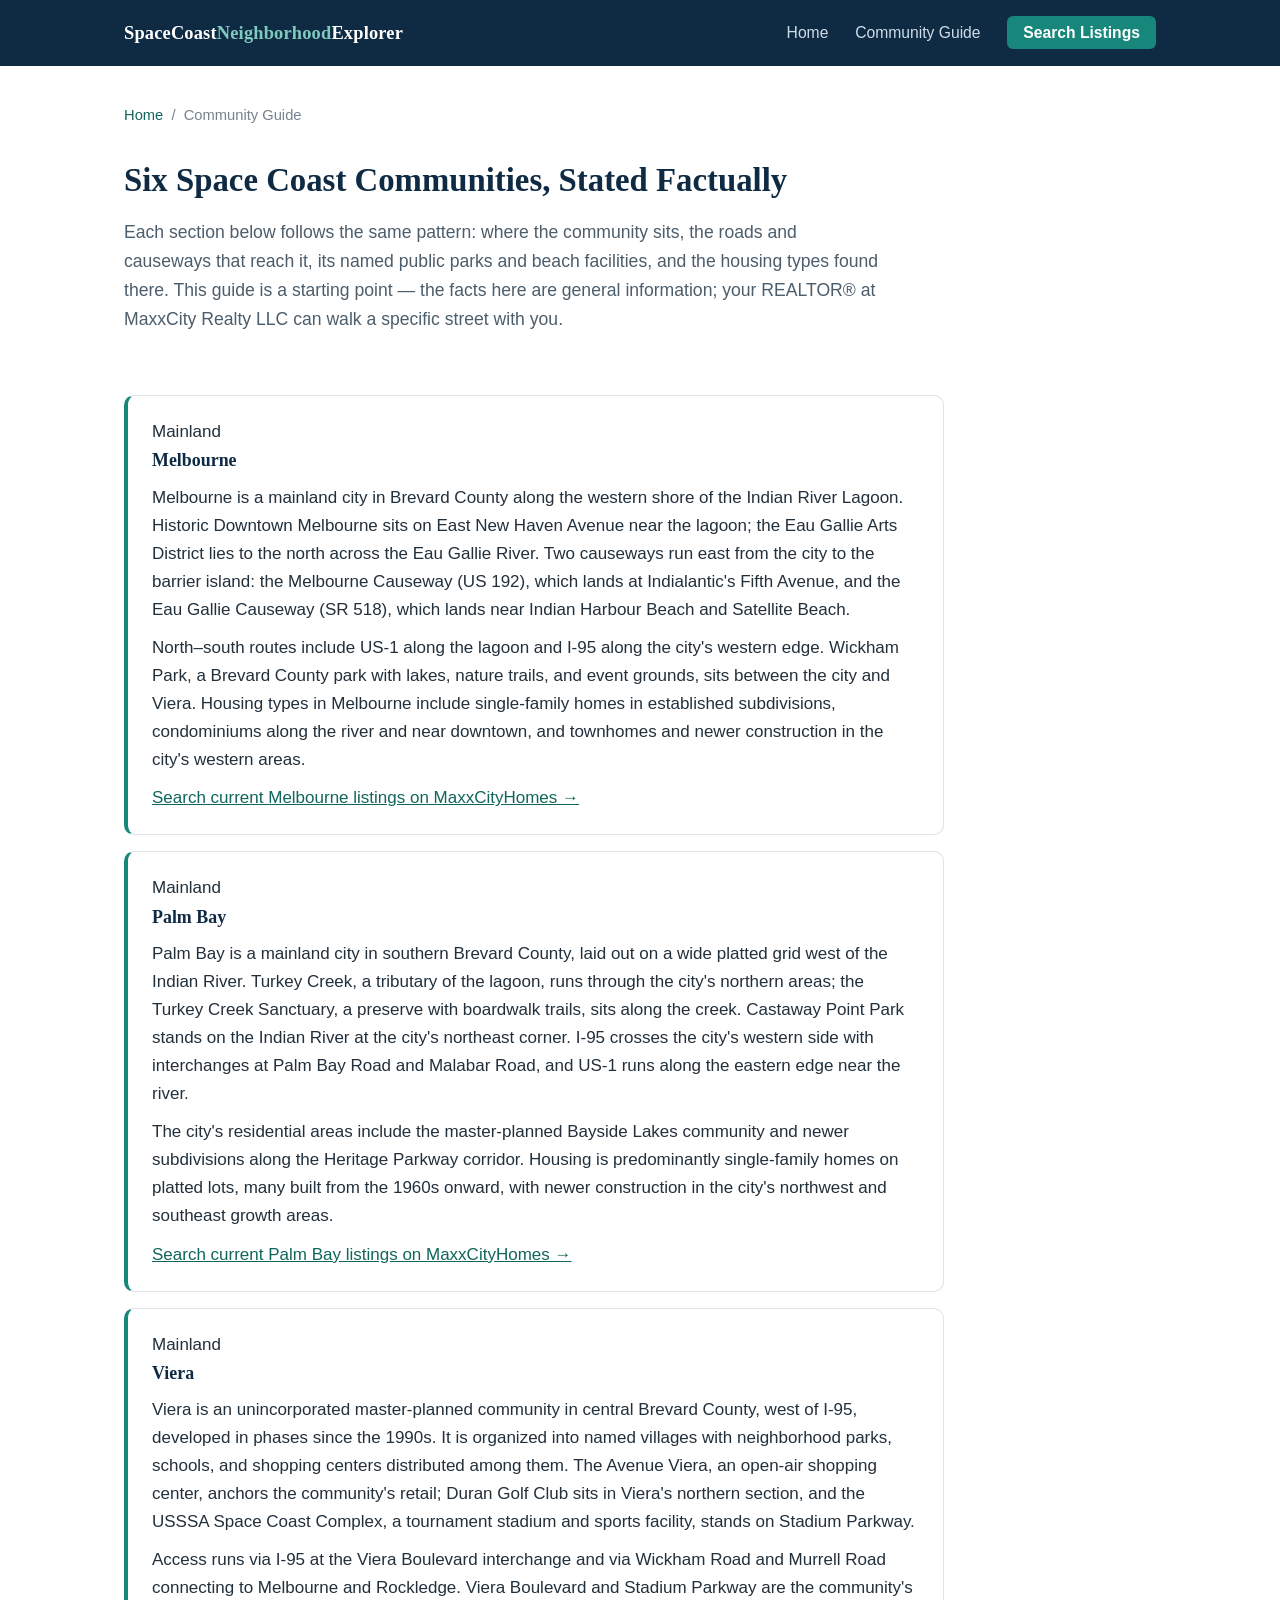
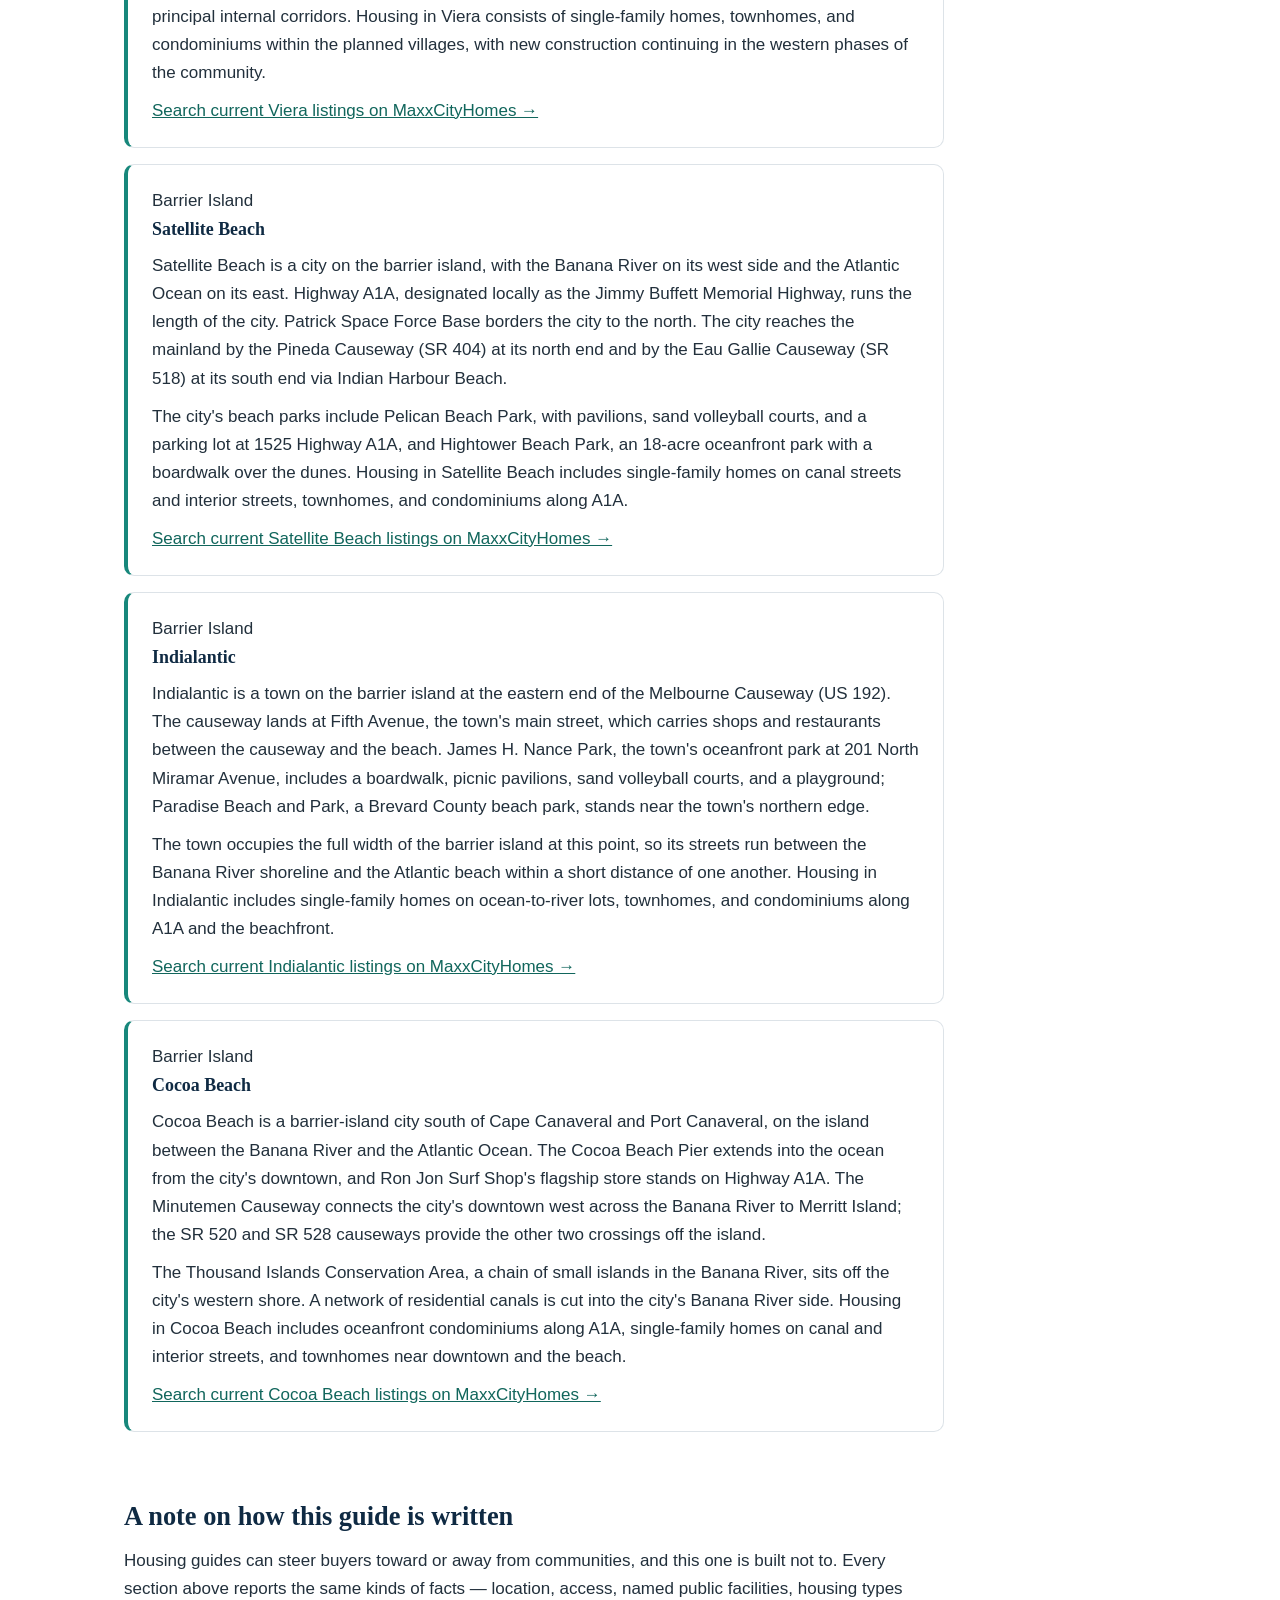
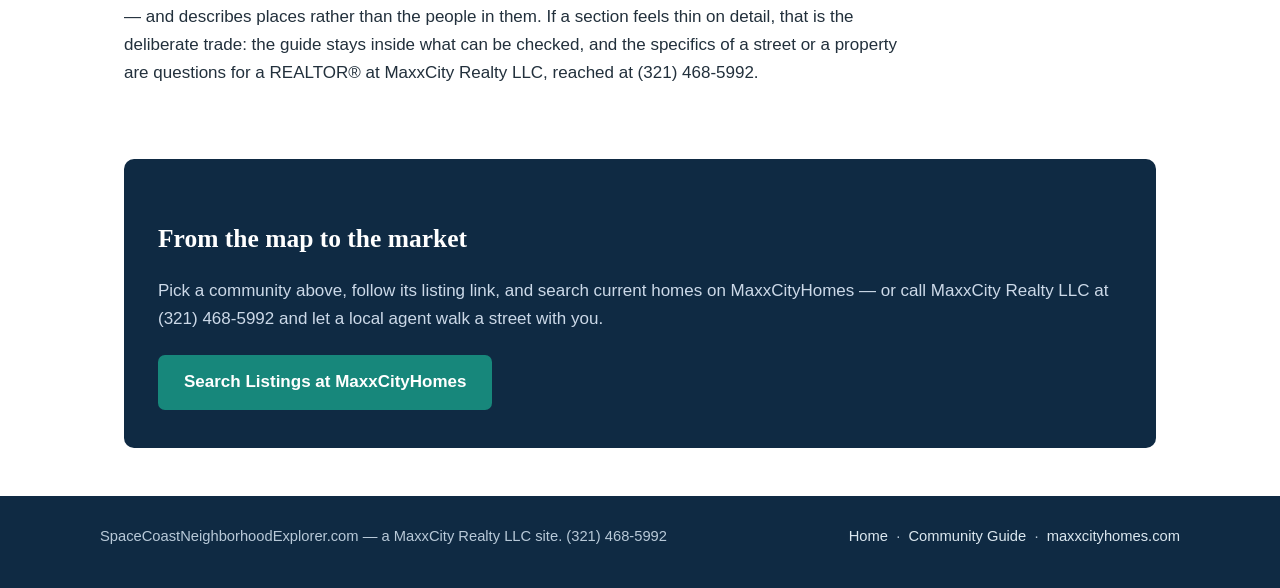
==== guide.html @ 3d7e0d74 "Add files via upload" ====
<!DOCTYPE html>
<html lang="en">
<head>
<meta charset="UTF-8">
<meta name="viewport" content="width=device-width, initial-scale=1.0">
<title>Community Guide: Melbourne, Palm Bay, Viera, Satellite Beach, Indialantic, Cocoa Beach | Space Coast Neighborhood Explorer</title>
<meta name="description" content="A factual community guide to six Space Coast communities in Brevard County, Florida: location, road and causeway access, named public parks and beaches, and housing types. From MaxxCity Realty LLC.">
<link rel="canonical" href="https://spacecoastneighborhoodexplorer.com/guide.html">
<meta property="og:type" content="article">
<meta property="og:site_name" content="Space Coast Neighborhood Explorer">
<meta property="og:title" content="Community Guide: Six Space Coast Communities">
<meta property="og:description" content="Factual guides to Melbourne, Palm Bay, Viera, Satellite Beach, Indialantic, and Cocoa Beach: where each community sits, how it is reached, and what is there.">
<meta property="og:url" content="https://spacecoastneighborhoodexplorer.com/guide.html">
<meta name="twitter:card" content="summary">
<link rel="stylesheet" href="style.css">
</head>
<body>

<header class="site-header">
  <div class="header-inner">
    <a class="wordmark" href="index.html">SpaceCoast<span>Neighborhood</span>Explorer</a>
    <nav class="main-nav">
      <a href="index.html">Home</a>
      <a href="guide.html">Community Guide</a>
      <a class="nav-cta" href="https://www.maxxcityhomes.com">Search Listings</a>
    </nav>
  </div>
</header>

<main>

  <p class="crumb"><a href="index.html">Home</a> &nbsp;/&nbsp; Community Guide</p>

  <div class="page-head">
    <h1>Six Space Coast Communities, Stated Factually</h1>
    <p class="lede">Each section below follows the same pattern: where the community sits, the roads and causeways that reach it, its named public parks and beach facilities, and the housing types found there. This guide is a starting point — the facts here are general information; your REALTOR&reg; at MaxxCity Realty LLC can walk a specific street with you.</p>
  </div>

  <section>
    <div class="stage-list">

      <div class="stage-block" id="melbourne">
        <span class="step">Mainland</span>
        <h3>Melbourne</h3>
        <p>Melbourne is a mainland city in Brevard County along the western shore of the Indian River Lagoon. Historic Downtown Melbourne sits on East New Haven Avenue near the lagoon; the Eau Gallie Arts District lies to the north across the Eau Gallie River. Two causeways run east from the city to the barrier island: the Melbourne Causeway (US 192), which lands at Indialantic's Fifth Avenue, and the Eau Gallie Causeway (SR 518), which lands near Indian Harbour Beach and Satellite Beach.</p>
        <p>North–south routes include US-1 along the lagoon and I-95 along the city's western edge. Wickham Park, a Brevard County park with lakes, nature trails, and event grounds, sits between the city and Viera. Housing types in Melbourne include single-family homes in established subdivisions, condominiums along the river and near downtown, and townhomes and newer construction in the city's western areas.</p>
        <p><a href="https://www.maxxcityhomes.com/search">Search current Melbourne listings on MaxxCityHomes &rarr;</a></p>
      </div>

      <div class="stage-block" id="palm-bay">
        <span class="step">Mainland</span>
        <h3>Palm Bay</h3>
        <p>Palm Bay is a mainland city in southern Brevard County, laid out on a wide platted grid west of the Indian River. Turkey Creek, a tributary of the lagoon, runs through the city's northern areas; the Turkey Creek Sanctuary, a preserve with boardwalk trails, sits along the creek. Castaway Point Park stands on the Indian River at the city's northeast corner. I-95 crosses the city's western side with interchanges at Palm Bay Road and Malabar Road, and US-1 runs along the eastern edge near the river.</p>
        <p>The city's residential areas include the master-planned Bayside Lakes community and newer subdivisions along the Heritage Parkway corridor. Housing is predominantly single-family homes on platted lots, many built from the 1960s onward, with newer construction in the city's northwest and southeast growth areas.</p>
        <p><a href="https://www.maxxcityhomes.com/search">Search current Palm Bay listings on MaxxCityHomes &rarr;</a></p>
      </div>

      <div class="stage-block" id="viera">
        <span class="step">Mainland</span>
        <h3>Viera</h3>
        <p>Viera is an unincorporated master-planned community in central Brevard County, west of I-95, developed in phases since the 1990s. It is organized into named villages with neighborhood parks, schools, and shopping centers distributed among them. The Avenue Viera, an open-air shopping center, anchors the community's retail; Duran Golf Club sits in Viera's northern section, and the USSSA Space Coast Complex, a tournament stadium and sports facility, stands on Stadium Parkway.</p>
        <p>Access runs via I-95 at the Viera Boulevard interchange and via Wickham Road and Murrell Road connecting to Melbourne and Rockledge. Viera Boulevard and Stadium Parkway are the community's principal internal corridors. Housing in Viera consists of single-family homes, townhomes, and condominiums within the planned villages, with new construction continuing in the western phases of the community.</p>
        <p><a href="https://www.maxxcityhomes.com/neighborhoods/viera">Search current Viera listings on MaxxCityHomes &rarr;</a></p>
      </div>

      <div class="stage-block" id="satellite-beach">
        <span class="step">Barrier Island</span>
        <h3>Satellite Beach</h3>
        <p>Satellite Beach is a city on the barrier island, with the Banana River on its west side and the Atlantic Ocean on its east. Highway A1A, designated locally as the Jimmy Buffett Memorial Highway, runs the length of the city. Patrick Space Force Base borders the city to the north. The city reaches the mainland by the Pineda Causeway (SR 404) at its north end and by the Eau Gallie Causeway (SR 518) at its south end via Indian Harbour Beach.</p>
        <p>The city's beach parks include Pelican Beach Park, with pavilions, sand volleyball courts, and a parking lot at 1525 Highway A1A, and Hightower Beach Park, an 18-acre oceanfront park with a boardwalk over the dunes. Housing in Satellite Beach includes single-family homes on canal streets and interior streets, townhomes, and condominiums along A1A.</p>
        <p><a href="https://www.maxxcityhomes.com/neighborhoods/satellite-beach">Search current Satellite Beach listings on MaxxCityHomes &rarr;</a></p>
      </div>

      <div class="stage-block" id="indialantic">
        <span class="step">Barrier Island</span>
        <h3>Indialantic</h3>
        <p>Indialantic is a town on the barrier island at the eastern end of the Melbourne Causeway (US 192). The causeway lands at Fifth Avenue, the town's main street, which carries shops and restaurants between the causeway and the beach. James H. Nance Park, the town's oceanfront park at 201 North Miramar Avenue, includes a boardwalk, picnic pavilions, sand volleyball courts, and a playground; Paradise Beach and Park, a Brevard County beach park, stands near the town's northern edge.</p>
        <p>The town occupies the full width of the barrier island at this point, so its streets run between the Banana River shoreline and the Atlantic beach within a short distance of one another. Housing in Indialantic includes single-family homes on ocean-to-river lots, townhomes, and condominiums along A1A and the beachfront.</p>
        <p><a href="https://www.maxxcityhomes.com/neighborhoods/indialantic">Search current Indialantic listings on MaxxCityHomes &rarr;</a></p>
      </div>

      <div class="stage-block" id="cocoa-beach">
        <span class="step">Barrier Island</span>
        <h3>Cocoa Beach</h3>
        <p>Cocoa Beach is a barrier-island city south of Cape Canaveral and Port Canaveral, on the island between the Banana River and the Atlantic Ocean. The Cocoa Beach Pier extends into the ocean from the city's downtown, and Ron Jon Surf Shop's flagship store stands on Highway A1A. The Minutemen Causeway connects the city's downtown west across the Banana River to Merritt Island; the SR 520 and SR 528 causeways provide the other two crossings off the island.</p>
        <p>The Thousand Islands Conservation Area, a chain of small islands in the Banana River, sits off the city's western shore. A network of residential canals is cut into the city's Banana River side. Housing in Cocoa Beach includes oceanfront condominiums along A1A, single-family homes on canal and interior streets, and townhomes near downtown and the beach.</p>
        <p><a href="https://www.maxxcityhomes.com/neighborhoods/cocoa-beach">Search current Cocoa Beach listings on MaxxCityHomes &rarr;</a></p>
      </div>

    </div>
  </section>

  <section>
    <h2>A note on how this guide is written</h2>
    <p class="narrow">Housing guides can steer buyers toward or away from communities, and this one is built not to. Every section above reports the same kinds of facts — location, access, named public facilities, housing types — and describes places rather than the people in them. If a section feels thin on detail, that is the deliberate trade: the guide stays inside what can be checked, and the specifics of a street or a property are questions for a REALTOR&reg; at MaxxCity Realty LLC, reached at (321) 468-5992.</p>
  </section>

  <div class="cta-band">
    <h2>From the map to the market</h2>
    <p>Pick a community above, follow its listing link, and search current homes on MaxxCityHomes — or call MaxxCity Realty LLC at (321) 468-5992 and let a local agent walk a street with you.</p>
    <a class="btn" href="https://www.maxxcityhomes.com">Search Listings at MaxxCityHomes</a>
  </div>

</main>

<footer class="site-footer">
  <div class="footer-inner">
    <span>SpaceCoastNeighborhoodExplorer.com — a MaxxCity Realty LLC site. (321) 468-5992</span>
    <span><a href="index.html">Home</a> &nbsp;·&nbsp; <a href="guide.html">Community Guide</a> &nbsp;·&nbsp; <a href="https://www.maxxcityhomes.com">maxxcityhomes.com</a></span>
  </div>
</footer>

</body>
</html>
---- style.css ----
/* Space Coast Neighborhood Explorer — microsite styles
   Palette: deep navy with a coastal teal accent and warm sand bands.
   No external assets. Georgia/serif display type, system sans body. */

:root {
  --navy: #0F2A43;
  --navy-2: #14334f;
  --teal: #17877B;
  --teal-dark: #11665c;
  --sand: #F4EDE3;
  --ink: #22303C;
  --slate: #4c5d6b;
  --slate-light: #75828e;
  --bg: #ffffff;
  --card: #ffffff;
  --line: #dde3e8;
  --radius: 10px;
}

* { box-sizing: border-box; }

html { scroll-behavior: smooth; }

body {
  margin: 0;
  font-family: -apple-system, BlinkMacSystemFont, "Segoe UI", Roboto,
    "Helvetica Neue", Arial, sans-serif;
  color: var(--ink);
  background: var(--bg);
  line-height: 1.65;
  font-size: 17px;
}

h1, h2, h3, .wordmark {
  font-family: Georgia, "Times New Roman", Times, serif;
  font-weight: 700;
}

a { color: var(--teal-dark); }
a:hover { color: var(--teal); }

/* ---------- Header ---------- */
.site-header {
  background: var(--navy);
  color: #fff;
}
.header-inner {
  max-width: 1080px;
  margin: 0 auto;
  padding: 18px 24px;
  display: flex;
  flex-wrap: wrap;
  align-items: center;
  justify-content: space-between;
  gap: 12px;
}
.wordmark {
  color: #fff;
  text-decoration: none;
  font-size: 1.15rem;
  letter-spacing: 0.01em;
}
.wordmark span { color: #7fc9bf; }
.main-nav a {
  color: #cfdde8;
  text-decoration: none;
  margin-left: 22px;
  font-size: 0.98rem;
}
.main-nav a:hover { color: #fff; }
.main-nav a.nav-cta {
  background: var(--teal);
  color: #fff;
  padding: 8px 16px;
  border-radius: 6px;
  font-weight: 600;
}
.main-nav a.nav-cta:hover { background: var(--teal-dark); }

/* ---------- Hero ---------- */
.hero {
  background: linear-gradient(160deg, var(--navy) 0%, var(--navy-2) 70%, #175a63 100%);
  color: #fff;
  padding: 64px 24px 72px;
}
.hero-inner { max-width: 820px; margin: 0 auto; }
.hero .eyebrow {
  text-transform: uppercase;
  letter-spacing: 0.14em;
  font-size: 0.78rem;
  font-weight: 700;
  color: #8fd6cb;
  margin: 0 0 14px;
}
.hero h1 {
  font-size: 2.45rem;
  line-height: 1.18;
  margin: 0 0 18px;
}
.hero p.lede {
  font-size: 1.16rem;
  color: #dbe7ef;
  margin: 0 0 28px;
  max-width: 680px;
}
.btn {
  display: inline-block;
  background: var(--teal);
  color: #fff;
  text-decoration: none;
  font-weight: 600;
  padding: 13px 26px;
  border-radius: 7px;
  margin-right: 12px;
}
.btn:hover { background: var(--teal-dark); color: #fff; }
.btn.ghost {
  background: transparent;
  border: 1px solid #7d97b5;
  color: #e6eef7;
}
.btn.ghost:hover { border-color: #fff; color: #fff; }

/* ---------- Layout ---------- */
main { max-width: 1080px; margin: 0 auto; padding: 0 24px; }
section { padding: 44px 0 8px; }
section h2 {
  font-size: 1.65rem;
  line-height: 1.25;
  color: var(--navy);
  margin: 0 0 14px;
}
section h3 { color: var(--navy); margin: 0 0 8px; font-size: 1.12rem; }
section p { max-width: 780px; margin: 0 0 16px; }
.narrow { max-width: 780px }

/* Full-bleed sand band inside the constrained main column */
section.band {
  background: var(--sand);
  margin: 44px -24px 0;
  padding: 40px 24px 30px;
}
section.band h2 { margin-top: 0; }

/* ---------- Card grids ---------- */
.grid {
  display: grid;
  grid-template-columns: repeat(auto-fit, minmax(230px, 1fr));
  gap: 18px;
  margin: 22px 0 10px;
}
.card {
  background: var(--card);
  border: 1px solid var(--line);
  border-radius: var(--radius);
  padding: 22px 20px;
}
.card .step {
  display: inline-block;
  font-size: 0.75rem;
  font-weight: 700;
  letter-spacing: 0.1em;
  text-transform: uppercase;
  color: var(--teal-dark);
  background: #e2f1ee;
  border-radius: 20px;
  padding: 3px 11px;
  margin-bottom: 10px;
}
.card p { margin: 0 0 10px; font-size: 0.98rem; color: var(--slate); }
.card p:last-child { margin-bottom: 0; }
.card h3 { margin-bottom: 6px; }
.card a { font-weight: 600; text-decoration: none; }
.card a:hover { text-decoration: underline; }

/* ---------- Deep-dive blocks (guide page) ---------- */
.stage-list { max-width: 820px; }
.stage-block {
  background: var(--card);
  border: 1px solid var(--line);
  border-left: 4px solid var(--teal);
  border-radius: var(--radius);
  padding: 22px 24px;
  margin-bottom: 16px;
}
.stage-block p { margin: 0 0 10px; }
.stage-block p:last-child { margin-bottom: 0; }

/* ---------- FAQ ---------- */
.faq-item {
  background: var(--card);
  border: 1px solid var(--line);
  border-radius: var(--radius);
  padding: 20px 22px;
  margin-bottom: 14px;
  max-width: 820px;
}
.faq-item h3 { margin-bottom: 6px; }
.faq-item p { margin: 0; color: var(--slate); }

/* ---------- CTA band ---------- */
.cta-band {
  background: var(--navy);
  color: #fff;
  border-radius: var(--radius);
  padding: 38px 34px;
  margin: 48px 0;
  text-align: left;
}
.cta-band h2 { color: #fff; margin-bottom: 10px; }
.cta-band p { color: #ccd9e8; margin-bottom: 22px; }

/* ---------- Footer ---------- */
.site-footer {
  background: var(--navy);
  margin-top: 24px;
  padding: 28px 24px 40px;
  color: #b8c9d8;
  font-size: 0.92rem;
}
.footer-inner {
  max-width: 1080px;
  margin: 0 auto;
  display: flex;
  flex-wrap: wrap;
  gap: 10px 28px;
  justify-content: space-between;
}
.site-footer a { color: #dbe7ef; text-decoration: none; }
.site-footer a:hover { text-decoration: underline; }

/* ---------- Breadcrumb (subpage) ---------- */
.crumb { padding: 22px 0 0; font-size: 0.92rem; color: var(--slate-light); }
.crumb a { text-decoration: none; }
.crumb a:hover { text-decoration: underline; }
.page-head { padding-top: 18px; }
.page-head h1 { font-size: 2.05rem; color: var(--navy); line-height: 1.22; margin: 0 0 12px; }
.page-head p.lede { font-size: 1.1rem; color: var(--slate); max-width: 760px; }

/* ---------- Responsive ---------- */
@media (max-width: 640px) {
  body { font-size: 16px; }
  .hero { padding: 44px 20px 52px; }
  .hero h1 { font-size: 1.85rem; }
  .page-head h1 { font-size: 1.6rem; }
  section h2 { font-size: 1.4rem; }
  .main-nav a { margin-left: 14px; }
  .btn { display: block; text-align: center; margin: 0 0 10px; }
  .cta-band { padding: 28px 22px; }
}
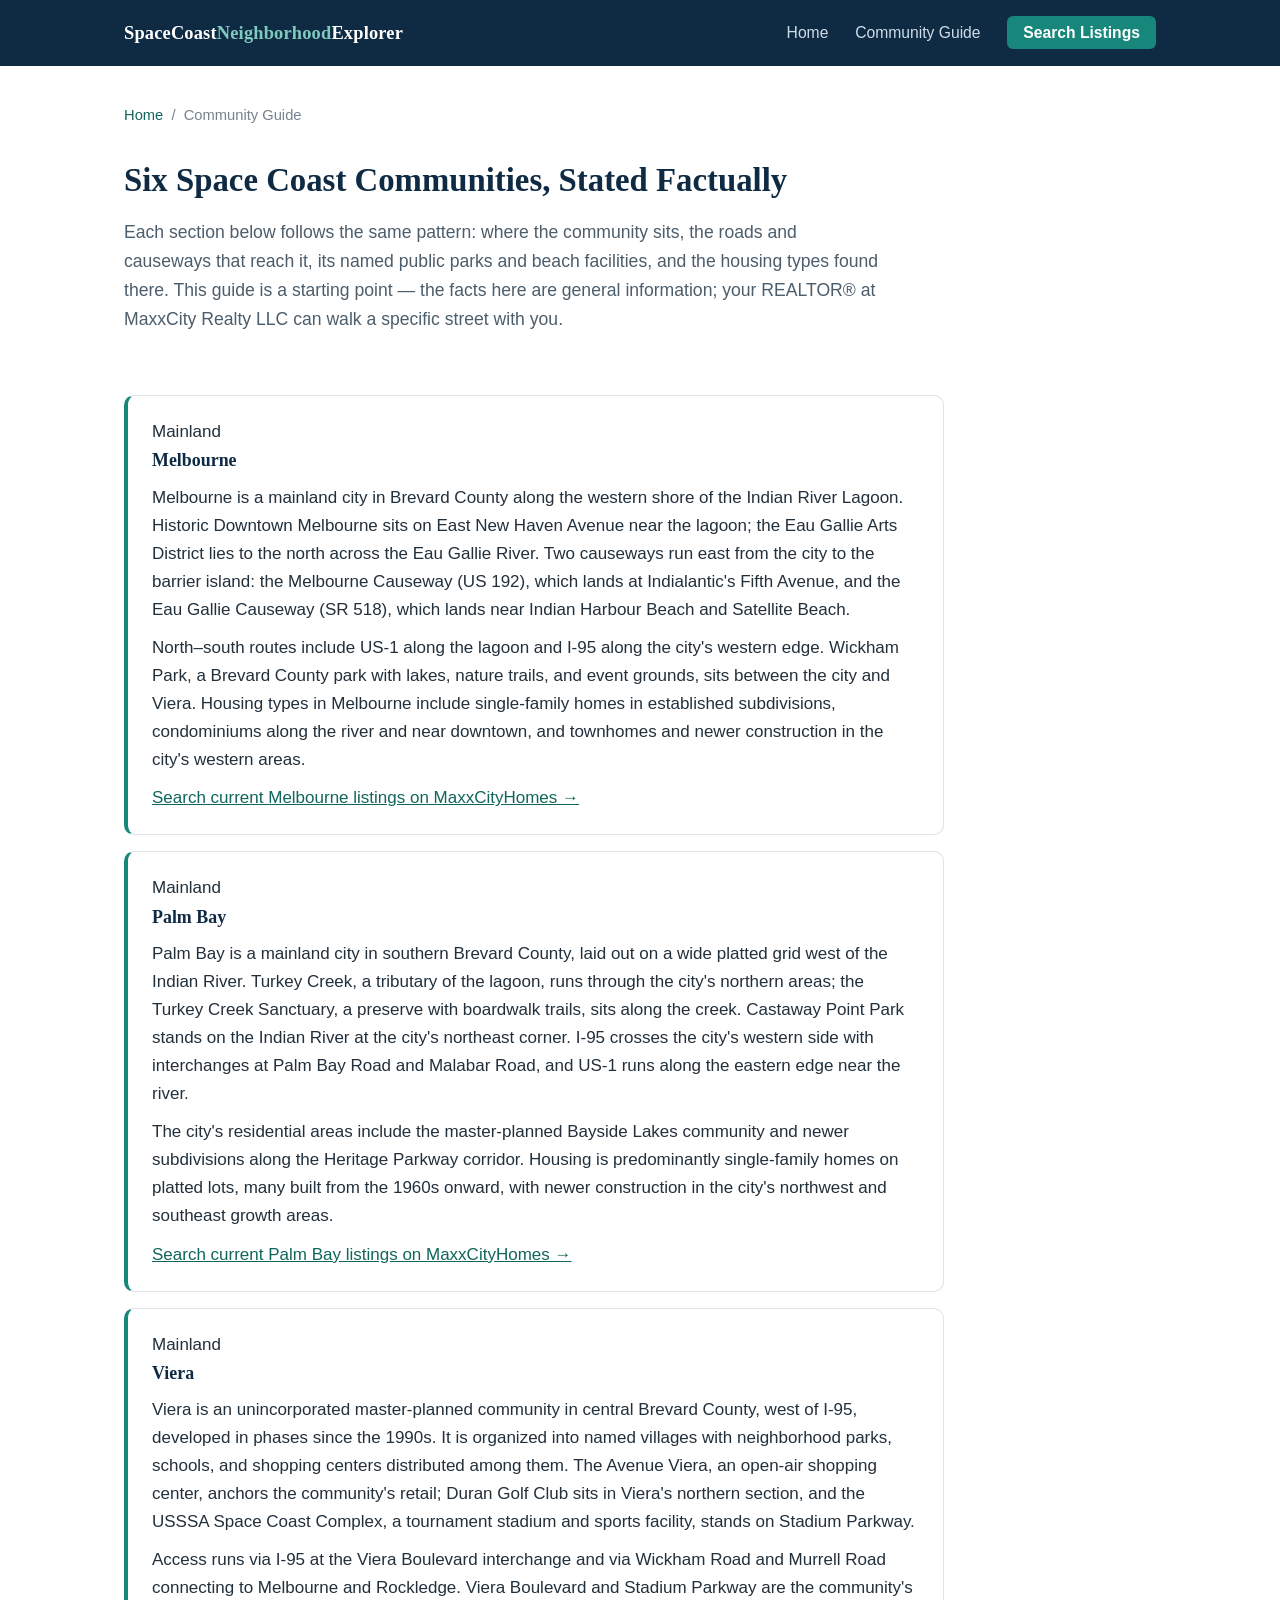
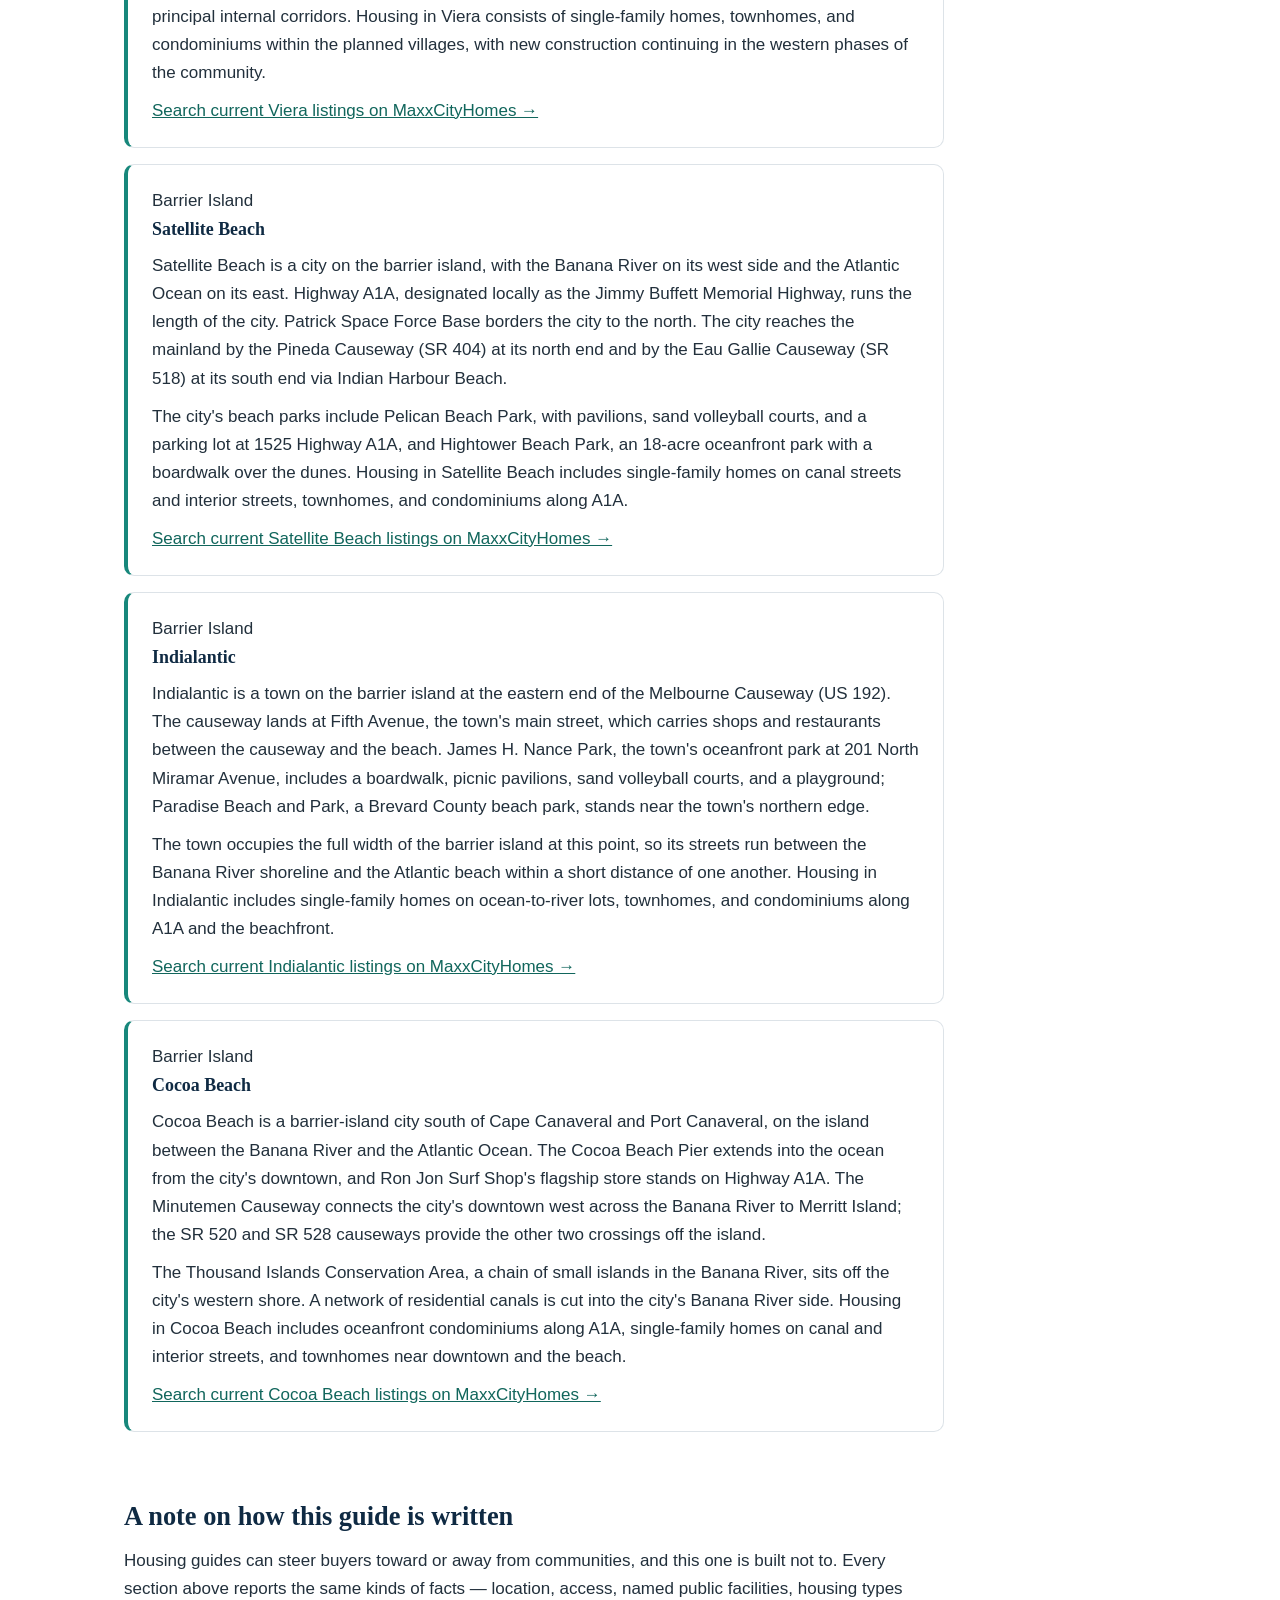
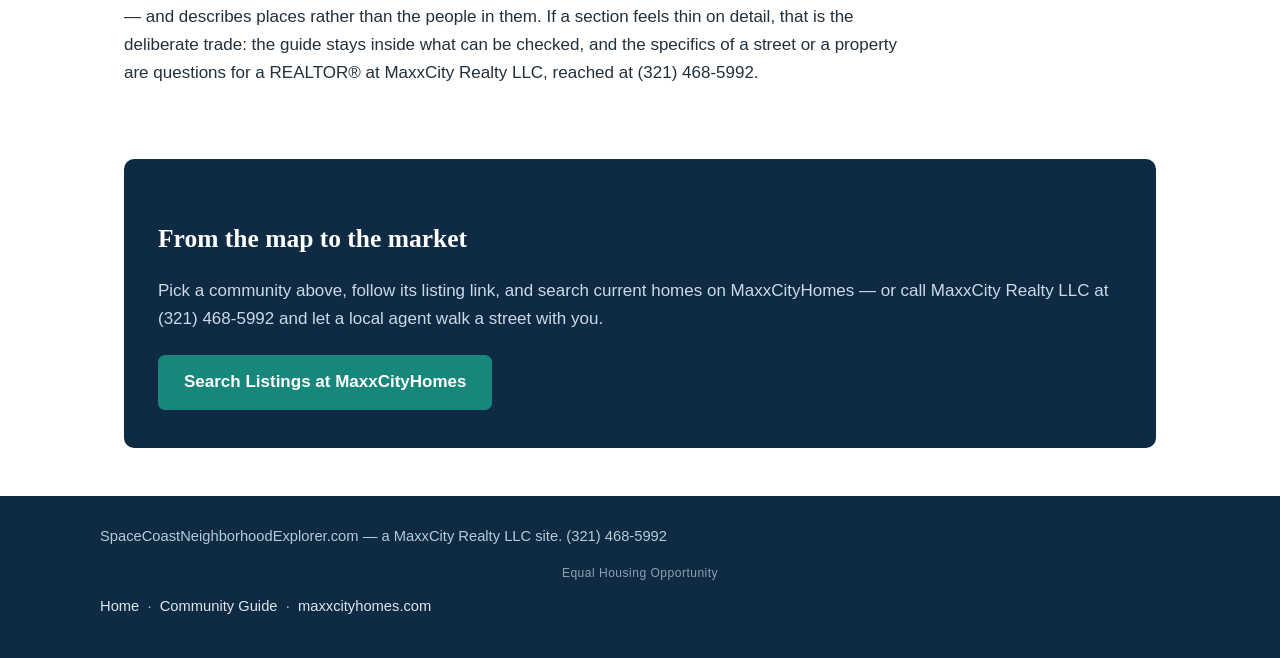
==== commit 55fd2ae5: "Add Equal Housing Opportunity footer line" ====
--- a/guide.html
+++ b/guide.html
@@ -106,6 +106,7 @@
 <footer class="site-footer">
   <div class="footer-inner">
     <span>SpaceCoastNeighborhoodExplorer.com — a MaxxCity Realty LLC site. (321) 468-5992</span>
+    <span class="equal-housing">Equal Housing Opportunity</span>
     <span><a href="index.html">Home</a> &nbsp;·&nbsp; <a href="guide.html">Community Guide</a> &nbsp;·&nbsp; <a href="https://www.maxxcityhomes.com">maxxcityhomes.com</a></span>
   </div>
 </footer>
--- a/style.css
+++ b/style.css
@@ -248,3 +248,5 @@
   .btn { display: block; text-align: center; margin: 0 0 10px; }
   .cta-band { padding: 28px 22px; }
 }
+
+.equal-housing { display: block; width: 100%; text-align: center; margin-top: 6px; font-size: 0.82em; opacity: 0.75; letter-spacing: 0.04em; }
